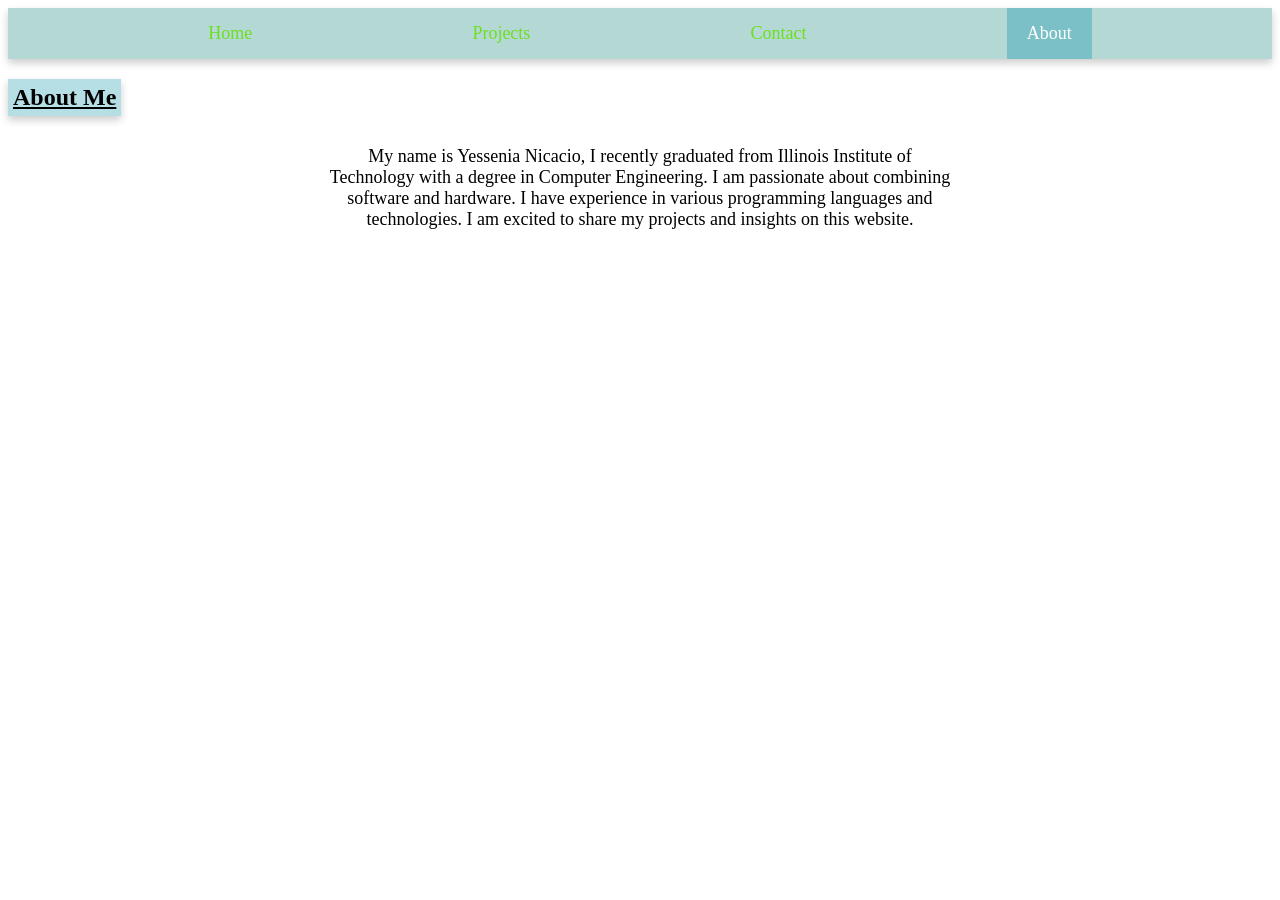
==== about.html @ 34e2dae5 "fix some bugs on nav bar" ====
<head>
<div id="navbar"></div>
<script src="navbar.js"></script>
</head>
<link rel="stylesheet" href="style.css">
<h2>About Me</h2>
<body> 
    <p> My name is Yessenia Nicacio, I recently graduated from Illinois Institute of Technology 
    with a degree in Computer Engineering. I am passionate about  combining software  and  hardware. I have experience in various programming languages and technologies. 
    I am excited to share my projects and insights on this website.
    </p>
 </body>
---- style.css ----
/* Style the navigation bar */
.navbar {
    width: 100%;
    background-color:rgba(2, 123, 107, 0.295);
    box-shadow: 0px 4px 8px 0px rgba(0,0,0,0.2);
    display: flex;
    justify-content: space-evenly;
    align-items: center;

}

/* Navbar links */
.navbar a {
   color: rgb(109, 223, 33);
   text-decoration: none;
   padding: 15px 20px;
   font-size: 18px;
   display: inline-block;

  
}
.navbar a:visited {

    color: rgb(62, 33, 223);
}

/* Navbar links on mouse-over */
.navbar a:hover {
    background-color: #1873875b;
}

/*style the active/current link*/
.navbar a.active {
    background-color: #229aaf64;
    color:white;
}

/* Add responsiveness - will automatically display the navbar vertically instead of horizontally on screens less than 500px */
@media screen and (max-width: 500px) {
    .navbar a {
        float: none;
        display: flex;
        justify-content: space-between;
        align-items: center;

    }
}

/* Style for the about me section */
.pictureOfme {
    display:  grid;
    place-items: center;
    height: auto;
}

/* Style the headings */
h1{
    text-align: center;
    text-decoration: underline;

}


h2{
    

    box-shadow: 0px 4px 8px 0px rgba(0,0,0,0.2);
    text-decoration: underline;
    background-color: #229aaf54;
    width: fit-content;
    padding: 5px;
}

p{
    text-align: center;
    font-size: 18px;
    width: 50%;
    margin: auto;
    padding: 10px;
}
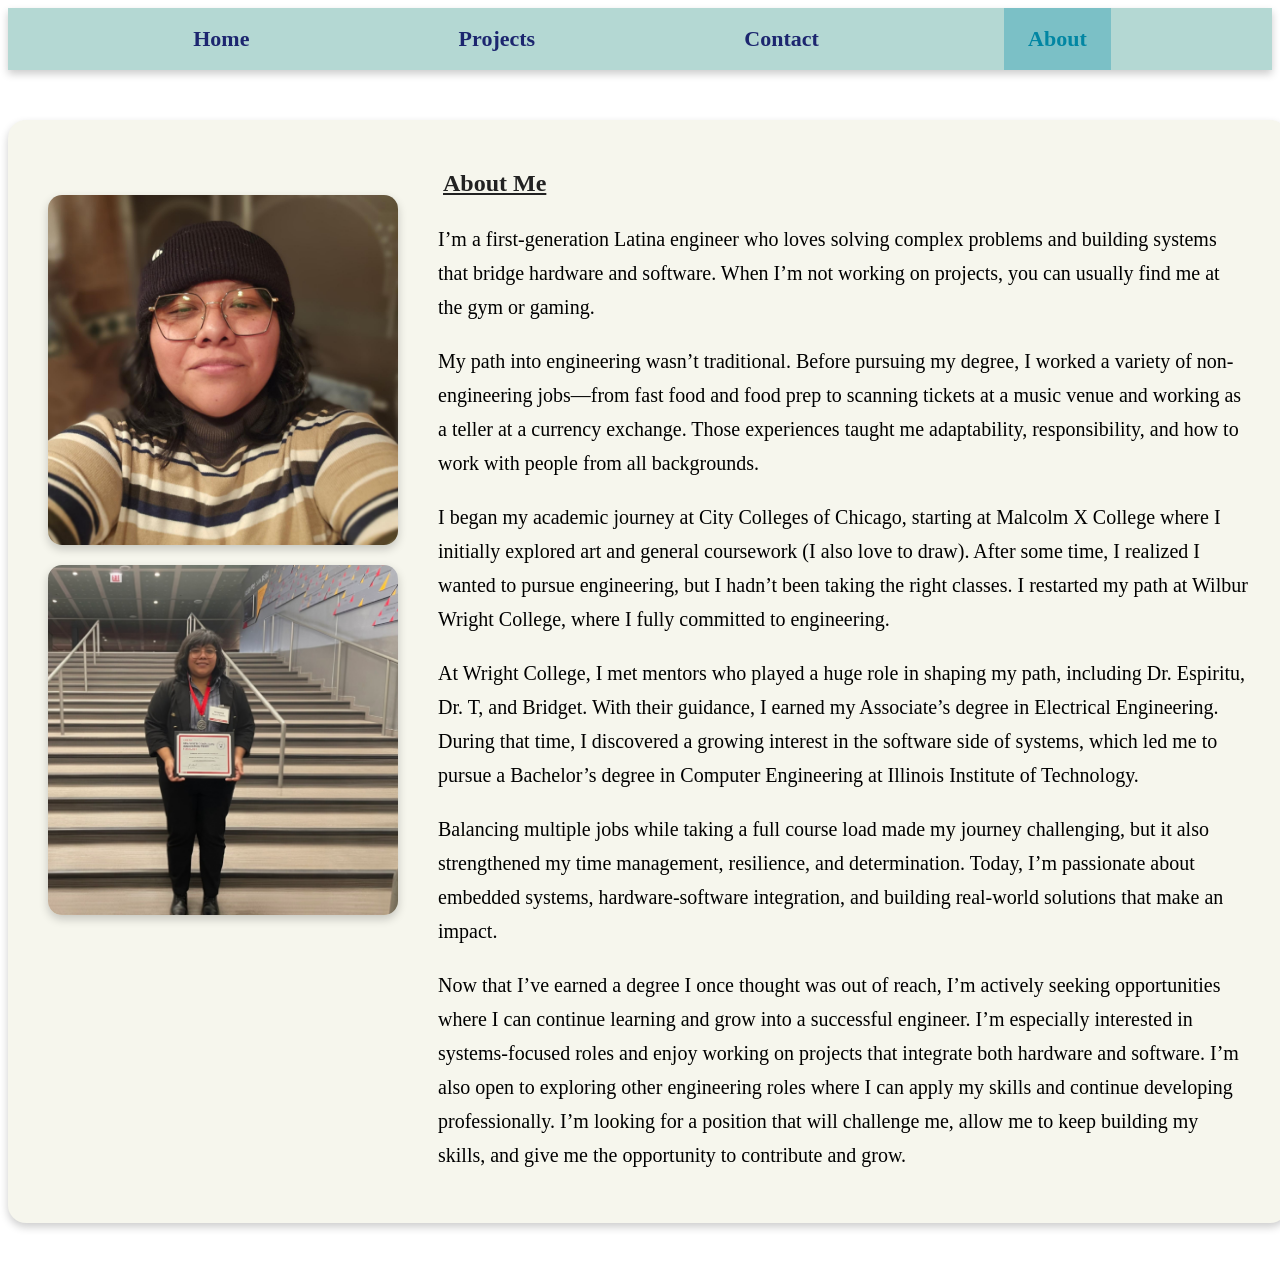
==== commit edb06294: "made changes on the overall style and add the about me" ====
--- a/about.html
+++ b/about.html
@@ -1,13 +1,49 @@
+<!DOCTYPE html>
+<html lang="en">
 <head>
+    <meta charset="UTF-8">
+    <title>About Me</title>
+    <link rel="stylesheet" href="style.css">
+</head>
+<body>
+
 <div id="navbar"></div>
 <script src="navbar.js"></script>
-</head>
-<link rel="stylesheet" href="style.css">
-<h2>About Me</h2>
-<body> 
-    <p> My name is Yessenia Nicacio, I recently graduated from Illinois Institute of Technology 
-    with a degree in Computer Engineering. I am passionate about  combining software  and  hardware. I have experience in various programming languages and technologies. 
-    I am excited to share my projects and insights on this website.
-    </p>
- </body>
 
+<main class="about-container">
+    <div class="about-row">
+        <div class = "about-images">
+            <img src="images/myself/memee.jpg" alt="Profile Picture" class="profile-pic">
+            <img src="images/myself/me again.jpg" alt="second Photo"  class="shpe-pic">
+        </div>
+        <div class="about-intro">
+            <h2>About Me</h2>
+            <p>
+            I’m a first-generation Latina engineer who loves solving complex problems and building systems that bridge hardware and software. When I’m not working on projects, you can usually find me at the gym or gaming.
+            </p>
+
+            <p>
+            My path into engineering wasn’t traditional. Before pursuing my degree, I worked a variety of non-engineering jobs—from fast food and food prep to scanning tickets at a music venue and working as a teller at a currency exchange. Those experiences taught me adaptability, responsibility, and how to work with people from all backgrounds.
+            </p>
+
+            <p>
+                I began my academic journey at City Colleges of Chicago, starting at Malcolm X College where I initially explored art and general coursework (I also love to draw). After some time, I realized I wanted to pursue engineering, but I hadn’t been taking the right classes. I restarted my path at Wilbur Wright College, where I fully committed to engineering.
+            </p>
+
+            <p>
+                At Wright College, I met mentors who played a huge role in shaping my path, including Dr. Espiritu, Dr. T, and Bridget. With their guidance, I earned my Associate’s degree in Electrical Engineering. During that time, I discovered a growing interest in the software side of systems, which led me to pursue a Bachelor’s degree in Computer Engineering at Illinois Institute of Technology.
+            </p>
+
+            <p>
+                Balancing multiple jobs while taking a full course load made my journey challenging, but it also strengthened my time management, resilience, and determination. Today, I’m passionate about embedded systems, hardware-software integration, and building real-world solutions that make an impact.
+            </p>
+
+            <p>
+                Now that I’ve earned a degree I once thought was out of reach, I’m actively seeking opportunities where I can continue learning and grow into a successful engineer. I’m especially interested in systems-focused roles and enjoy working on projects that integrate both hardware and software. I’m also open to exploring other engineering roles where I can apply my skills and continue developing professionally. I’m looking for a position that will challenge me, allow me to keep building my skills, and give me the opportunity to contribute and grow.
+            </p>
+        </div>
+    </div>
+</main>
+
+</body>
+</html>
--- a/style.css
+++ b/style.css
@@ -1,69 +1,97 @@
 /* Style the navigation bar */
 .navbar {
     width: 100%;
-    background-color:rgba(2, 123, 107, 0.295);
+    background-color: rgba(2, 123, 107, 0.295);
     box-shadow: 0px 4px 8px 0px rgba(0,0,0,0.2);
     display: flex;
     justify-content: space-evenly;
     align-items: center;
-
 }
 
 /* Navbar links */
-.navbar a {
-   color: rgb(109, 223, 33);
-   text-decoration: none;
-   padding: 15px 20px;
-   font-size: 18px;
-   display: inline-block;
-
-  
-}
+.navbar a,
+.dropbtn {
+    color: rgb(28, 38, 111);
+    text-decoration: none;
+    padding: 18px 24px;
+    font-size: 22px;
+    display: inline-block;
+    font-weight: 600;
+}
+
+/* Change color of visited links */
 .navbar a:visited {
-
-    color: rgb(62, 33, 223);
-}
-
-/* Navbar links on mouse-over */
-.navbar a:hover {
+    color: rgb(83, 62, 203);
+}
+
+/* Change color on hover */
+.navbar a:hover,
+.dropbtn:hover {
     background-color: #1873875b;
 }
 
-/*style the active/current link*/
-.navbar a.active {
+/* style the active/current link */
+.navbar a.active,
+.dropbtn.active {
     background-color: #229aaf64;
-    color:white;
-}
-
-/* Add responsiveness - will automatically display the navbar vertically instead of horizontally on screens less than 500px */
+    color: rgb(1, 134, 163);
+}
+
+/* Dropdown container */
+.dropdown {
+    position: relative;
+    display: inline-block;
+}
+
+/* Dropdown content */
+.dropdown-content {
+    display: none;
+    position: absolute;
+    top: 100%;
+    left: 0;
+    width: 100%;
+    background-color: #229aaf64;
+    box-shadow: 0px 4px 8px rgba(0,0,0,0.2);
+    border-radius: 0 0 8px 8px;
+    z-index: 1000;
+}
+
+/* Dropdown links */
+.dropdown-content a {
+    display: block;
+    padding: 12px 16px;
+    text-align: center;
+    color: rgb(28, 38, 111);
+    white-space: nowrap;
+}
+
+/* dropdown hover */
+.dropdown-content a:hover {
+    background-color: #f1f1f1;
+}
+
+/* show dropdown only when hovering Projects */
+.dropdown:hover .dropdown-content {
+    display: block;
+}
+
+/* mobile nav */
 @media screen and (max-width: 500px) {
-    .navbar a {
-        float: none;
-        display: flex;
-        justify-content: space-between;
-        align-items: center;
-
-    }
-}
-
-/* Style for the about me section */
-.pictureOfme {
-    display:  grid;
-    place-items: center;
-    height: auto;
+    .navbar a,
+    .dropbtn {
+        font-size: 18px;
+        padding: 12px;
+    }
 }
 
 /* Style the headings */
-h1{
+h1 {
+    font-size: 20px;
     text-align: center;
     text-decoration: underline;
-
-}
-
-
-h2{
-    
-
+}
+
+h2 {
     box-shadow: 0px 4px 8px 0px rgba(0,0,0,0.2);
     text-decoration: underline;
     background-color: #229aaf54;
@@ -71,10 +99,635 @@
     padding: 5px;
 }
 
-p{
-    text-align: center;
-    font-size: 18px;
-    width: 50%;
-    margin: auto;
-    padding: 10px;
+.project1_description h3 {
+    color: rgb(28, 38, 111);
+    text-decoration: underline;
+    text-align: center;
+    font-size: 24px;
+    margin-bottom: 20px;
+    margin-top: 0;
+}
+
+h4 {
+    color: rgb(0, 0, 4);
+    font-size: 20px;
+    margin-top: 20px;
+    margin-bottom: 10px;
+}
+
+/* Style the project section */
+.project1_container {
+    display: grid;
+    grid-template-columns: 650px 1fr;
+    gap: 40px;
+    align-items: center;
+    width: 95%;
+    max-width: 1300px;
+    margin: 40px auto;
+    padding: 30px;
+    background-color: rgb(246, 246, 237);
+    border-radius: 16px;
+    box-shadow: 0px 4px 8px rgba(0,0,0,0.2);
+}
+
+/* Style the images section */
+.project1_images {
+    display: flex;
+    justify-content: center;
+    align-items: flex-start;
+}
+
+/* Style the slideshow container */
+.slideshow-container {
+    width: 100%;
+    max-width: 580px;
+    min-height: 580px;
+    margin-top: 10px;
+    display: flex;
+    flex-direction: column;
+    align-items: center;
+    justify-content: space-between;
+    background-color: rgba(240, 248, 255, 0.308);
+    box-shadow: 0px 4px 8px rgba(0,0,0,0.2);
+    padding: 16px;
+    box-sizing: border-box;
+    border-radius: 18px;
+}
+
+.slide-frame {
+    width: 100%;
+    height: 480px;
+    display: flex;
+    align-items: center;
+    justify-content: center;
+    overflow: hidden;
+}
+
+/* Style the images inside the slideshow */
+.slide-image {
+    width: 100%;
+    height: 100%;
+    object-fit: contain;
+    display: block;
+    border-radius: 12px;
+}
+
+/* Style the caption */
+#seismoai-caption,
+#jarvis-caption {
+    font-style: italic;
+    font-weight: bold;
+    font-size: 18px;
+    height: 40px;
+    text-align: center;
+    margin: 0;
+}
+
+/* Style the navigation buttons */
+.slideshow-buttons {
+    width: 100%;
+    display: flex;
+    justify-content: center;
+    gap: 10px;
+}
+
+.slideshow-buttons button {
+    padding: 10px 16px;
+    border: none;
+    border-radius: 8px;
+    cursor: pointer;
+}
+
+.grainger {
+    list-style: circle;
+    padding-left: 20px;
+    margin: 15px 0;
+    text-align: justify;
+}
+
+.grainger li {
+    margin: 10px 0;
+    font-size: 18px;
+    line-height: 1.6;
+}
+
+/* Style the description section */
+.project1_description {
+    padding: 20px;
+    max-width: 700px;
+}
+
+.project1_description p {
+    font-size: 18px;
+    line-height: 1.7;
+    color: #333;
+}
+
+.roles {
+    list-style-type: square;
+    padding-left: 20px;
+}
+
+.roles li,
+.tech-list li {
+    font-size: 18px;
+    line-height: 1.6;
+    margin-bottom: 8px;
+}
+
+.tech-list {
+    columns: 2;
+    padding-left: 20px;
+}
+
+/* project mobile */
+@media screen and (max-width: 900px) {
+    .project1_container {
+        grid-template-columns: 1fr;
+    }
+
+    .project1_images {
+        justify-content: center;
+    }
+
+    .slideshow-container {
+        margin-top: 0;
+    }
+
+    .tech-list {
+        columns: 1;
+    }
+}
+
+/* Video section */
+.video-section {
+    max-width: 1000px;
+    margin: 30px auto;
+    text-align: center;
+}
+
+.video-title {
+    text-decoration: underline;
+    font-size: 20px;
+    font-weight: bold;
+    margin-top: 20px;
+    margin-bottom: 20px;
+}
+
+.video-heading {
+    font-size: 18px;
+    margin-bottom: 12px;
+    color: #1c266f;
+}
+
+.video-container {
+    display: flex;
+    justify-content: center;
+    gap: 20px;
+    flex-wrap: wrap;
+}
+
+/* base video card */
+.video-item {
+    width: 100%;
+    max-width: 600px;
+    padding: 12px;
+    border-radius: 16px;
+}
+
+/* responsive iframe */
+.video-item iframe {
+    width: 100%;
+    aspect-ratio: 16 / 9;
+    border-radius: 12px;
+}
+
+/* hover */
+.video-item:hover {
+    transform: scale(1.02);
+    transition: transform 0.3s ease;
+}
+
+/* optional colors */
+.video1 {
+    background-color: #e6f7ff;
+}
+
+.video2 {
+    background-color: #fff0f6;
+}
+
+.video3 {
+    background-color: #f6ffed;
+}
+
+/* contact page styling */
+.contact-page {
+    min-height: 80vh;
+    display: flex;
+    justify-content: center;
+    align-items: center;
+    padding: 40px 20px;
+}
+
+.contact-container {
+    width: 90%;
+    max-width: 1000px;
+    background-color: #f5f4ed;
+    border-radius: 22px;
+    padding: 60px 70px;
+    box-shadow: 0 8px 24px rgba(0, 0, 0, 0.12);
+    text-align: center;
+}
+
+.contact-title {
+    font-size: 40px;
+    font-weight: 700;
+    color: #1c266f;
+    margin: 0 0 12px 0;
+    margin-bottom: 15px;
+}
+
+.contact-subtext {
+    font-size: 18px;
+    color: #444;
+    margin: 0 0 30px 0;
+    line-height: 1.6;
+}
+
+.contact-list {
+    display: flex;
+    flex-direction: column;
+    gap: 18px;
+    text-align: left;
+}
+
+.contact-item {
+    background-color: white;
+    border-radius: 14px;
+    padding: 22px 25px;
+    margin: 0;
+    box-shadow: 0 3px 10px rgba(0, 0, 0, 0.08);
+    line-height: 1.5;
+}
+
+.contact-label {
+    display: block;
+    font-weight: 700;
+    color: #1c266f;
+    margin-bottom: 4px;
+}
+
+.contact-item a {
+    color: #2c8c82;
+    text-decoration: none;
+    word-break: break-word;
+}
+
+.contact-item a:hover {
+    text-decoration: underline;
+}
+
+@media screen and (max-width: 600px) {
+    .contact-container {
+        padding: 30px 20px;
+    }
+
+    .contact-title {
+        font-size: 26px;
+    }
+
+    .contact-subtext {
+        font-size: 16px;
+    }
+}
+
+/* home page */
+.home-hero {
+    min-height: 90vh;
+    display: flex;
+    justify-content: center;
+    align-items: center;
+    padding: 40px 20px;
+}
+
+.home-container {
+    width: 90%;
+    max-width: 100%;
+    background-color: #f5f4ed;
+    border-radius: 20px;
+    padding: 55px 60px;
+    text-align: center;
+    box-shadow: 0 8px 24px rgba(0, 0, 0, 0.407);
+}
+
+.welcome-text {
+    font-size: 22px;
+    font-weight: 600;
+    color: #0b1667;
+    margin-bottom: 25px;
+}
+
+.picture-of-me img {
+    width: 380px;
+    height: 380px;
+    object-fit: cover;
+    border-radius: 40%;
+    display: block;
+    margin: 20px auto 30px auto;
+    border: 4px solid #173f50e1;
+    box-shadow: 0 8px 20px rgba(0,0,0,0.2);
+}
+
+.hero-title {
+    font-size: 44px;
+    font-weight: 700;
+    color: #1c266f;
+    margin: 0 0 10px 0;
+}
+
+.hero-subtitle {
+    font-size: 22px;
+    font-weight: 600;
+    color: #173f50e1;
+    margin: 0 0 20px 0;
+    opacity: 0.9;
+}
+
+.home-intro {
+    max-width: 700px;
+    margin: 0 auto 30px auto;
+    font-size: 18px;
+    line-height: 1.7;
+    color: #333;
+}
+
+.home-buttons {
+    display: flex;
+    justify-content: center;
+    gap: 18px;
+    flex-wrap: wrap;
+    margin-bottom: 50px;
+}
+
+.btn {
+    background-color: #173f50;
+    color: white;
+    text-decoration: none;
+    padding: 14px 24px;
+    border-radius: 14px;
+    font-size: 17px;
+    font-weight: 600;
+    transition: 0.3s ease;
+    display: inline-block;
+}
+
+.btn:hover {
+    background-color: #246f67;
+    transform: translateY(-2px);
+}
+
+.connect-box {
+    margin-top: 10px;
+    padding-top: 20px;
+}
+
+.connect-title {
+    font-size: 28px;
+    font-weight: 700;
+    color: #1c266f;
+    margin-bottom: 10px;
+}
+
+.contact-links {
+    display: flex;
+    justify-content: center;
+    gap: 20px;
+    flex-wrap: wrap;
+}
+
+.contact-card {
+    min-width: 180px;
+    padding: 18px 24px;
+    background-color: white;
+    border-radius: 16px;
+    text-decoration: none;
+    color: #1c266f;
+    font-size: 18px;
+    font-weight: 600;
+    box-shadow: 0 4px 12px rgba(0, 0, 0, 0.08);
+    transition: 0.3s ease;
+}
+
+.contact-card:hover {
+    transform: translateY(-3px);
+    color: #8a2c8c;
+}
+
+@media screen and (max-width: 600px) {
+    .home-container {
+        padding: 35px 20px;
+    }
+
+    .hero-title {
+        font-size: 30px;
+    }
+
+    .hero-subtitle {
+        font-size: 20px;
+    }
+
+    .home-intro {
+        font-size: 16px;
+    }
+
+    .picture-of-me img {
+        width: 200px;
+        height: 200px;
+    }
+}
+
+/* Project page */
+.projects-page {
+    min-height: 90vh;
+    display: flex;
+    justify-content: center;
+    align-items: center;
+    padding: 40px 20px;
+}
+
+.projects-container {
+    width: 90%;
+    max-width: 1200px;
+    background-color: #f5f4ed;
+    border-radius: 20px;
+    padding: 55px 60px;
+    text-align: center;
+    box-shadow: 0 10px 30px rgba(0, 0, 0, 0.18);
+}
+
+.projects-title {
+    font-size: 42px;
+    font-weight: 700;
+    color: #1c266f;
+    margin: 0 0 12px 0;
+}
+
+.projects-subtext {
+    max-width: 800px;
+    margin: 0 auto 40px auto;
+    font-size: 18px;
+    line-height: 1.7;
+    color: #333;
+}
+
+.projects-grid {
+    display: flex;
+    justify-content: center;
+    gap: 30px;
+    flex-wrap: wrap;
+}
+
+.project-card {
+    background-color: white;
+    border-radius: 18px;
+    padding: 30px 25px;
+    width: 320px;
+    box-shadow: 0 6px 18px rgba(0, 0, 0, 0.08);
+    text-align: center;
+    transition: 0.3s ease;
+}
+
+.project-card:hover {
+    transform: translateY(-6px);
+    box-shadow: 0 10px 25px rgba(0,0,0,0.15);
+}
+
+.project-card-title {
+    font-size: 26px;
+    font-weight: 700;
+    color: #1c266f;
+    margin-bottom: 15px;
+    margin-top: 5px;
+}
+
+.project-card-text {
+    font-size: 16px;
+    line-height: 1.6;
+    color: #444;
+    margin-bottom: 25px;
+}
+
+.project-btn {
+    display: inline-block;
+    background-color: #173f50;
+    color: white;
+    text-decoration: none;
+    padding: 12px 22px;
+    border-radius: 14px;
+    font-size: 16px;
+    font-weight: 600;
+    transition: 0.3s ease;
+}
+
+.project-btn:hover {
+    background-color: #246f67;
+    transform: translateY(-2px);
+}
+
+.project-logo {
+    width: 80px;
+    height: 80px;
+    object-fit: contain;
+    margin: 10px auto 15px auto;
+    display: block;
+}
+
+@media screen and (max-width: 700px) {
+    .projects-container {
+        padding: 35px 20px;
+    }
+
+    .projects-title {
+        font-size: 32px;
+    }
+
+    .projects-subtext {
+        font-size: 16px;
+    }
+
+    .project-card {
+        width: 100%;
+        max-width: 340px;
+    }
+}
+
+/* About page */
+.about-container {
+    width: 95%;
+    max-width: 1200px;
+    margin: 50px auto;
+    padding: 35px 40px;
+    background-color: rgb(246, 246, 237);
+    border-radius: 18px;
+    box-shadow: 0px 4px 8px rgba(0,0,0,0.2);
+}
+
+.about-images {
+    display: flex;
+    flex-direction: column;
+    gap: 20px;
+    margin-top: 40px;
+}
+
+.about-row {
+    display: flex;
+    align-items: flex-start;
+    gap: 40px;
+}
+
+.profile-pic,
+.shpe-pic {
+    width: 350px;
+    height: 350px;
+    object-fit: cover;
+    border-radius: 14px;
+    box-shadow: 0px 4px 10px rgba(0,0,0,0.2);
+    display: block;
+}
+
+.about-intro {
+    flex: 1;
+    margin-top: 10px;
+}
+
+.about-intro h2 {
+    margin-top: 0;
+    margin-bottom: 18px;
+    background: none;
+    box-shadow: none;
+    color: #222;
+}
+
+.about-intro p {
+    line-height: 1.7;
+    margin-bottom: 16px;
+    font-size: 20px;
+}
+
+/* mobile */
+@media screen and (max-width: 768px) {
+    .about-row {
+        flex-direction: column;
+        align-items: center;
+    }
+
+    .about-intro {
+        text-align: center;
+    }
+
+    .profile-pic {
+        width: 220px;
+        height: 220px;
+    }
 }
